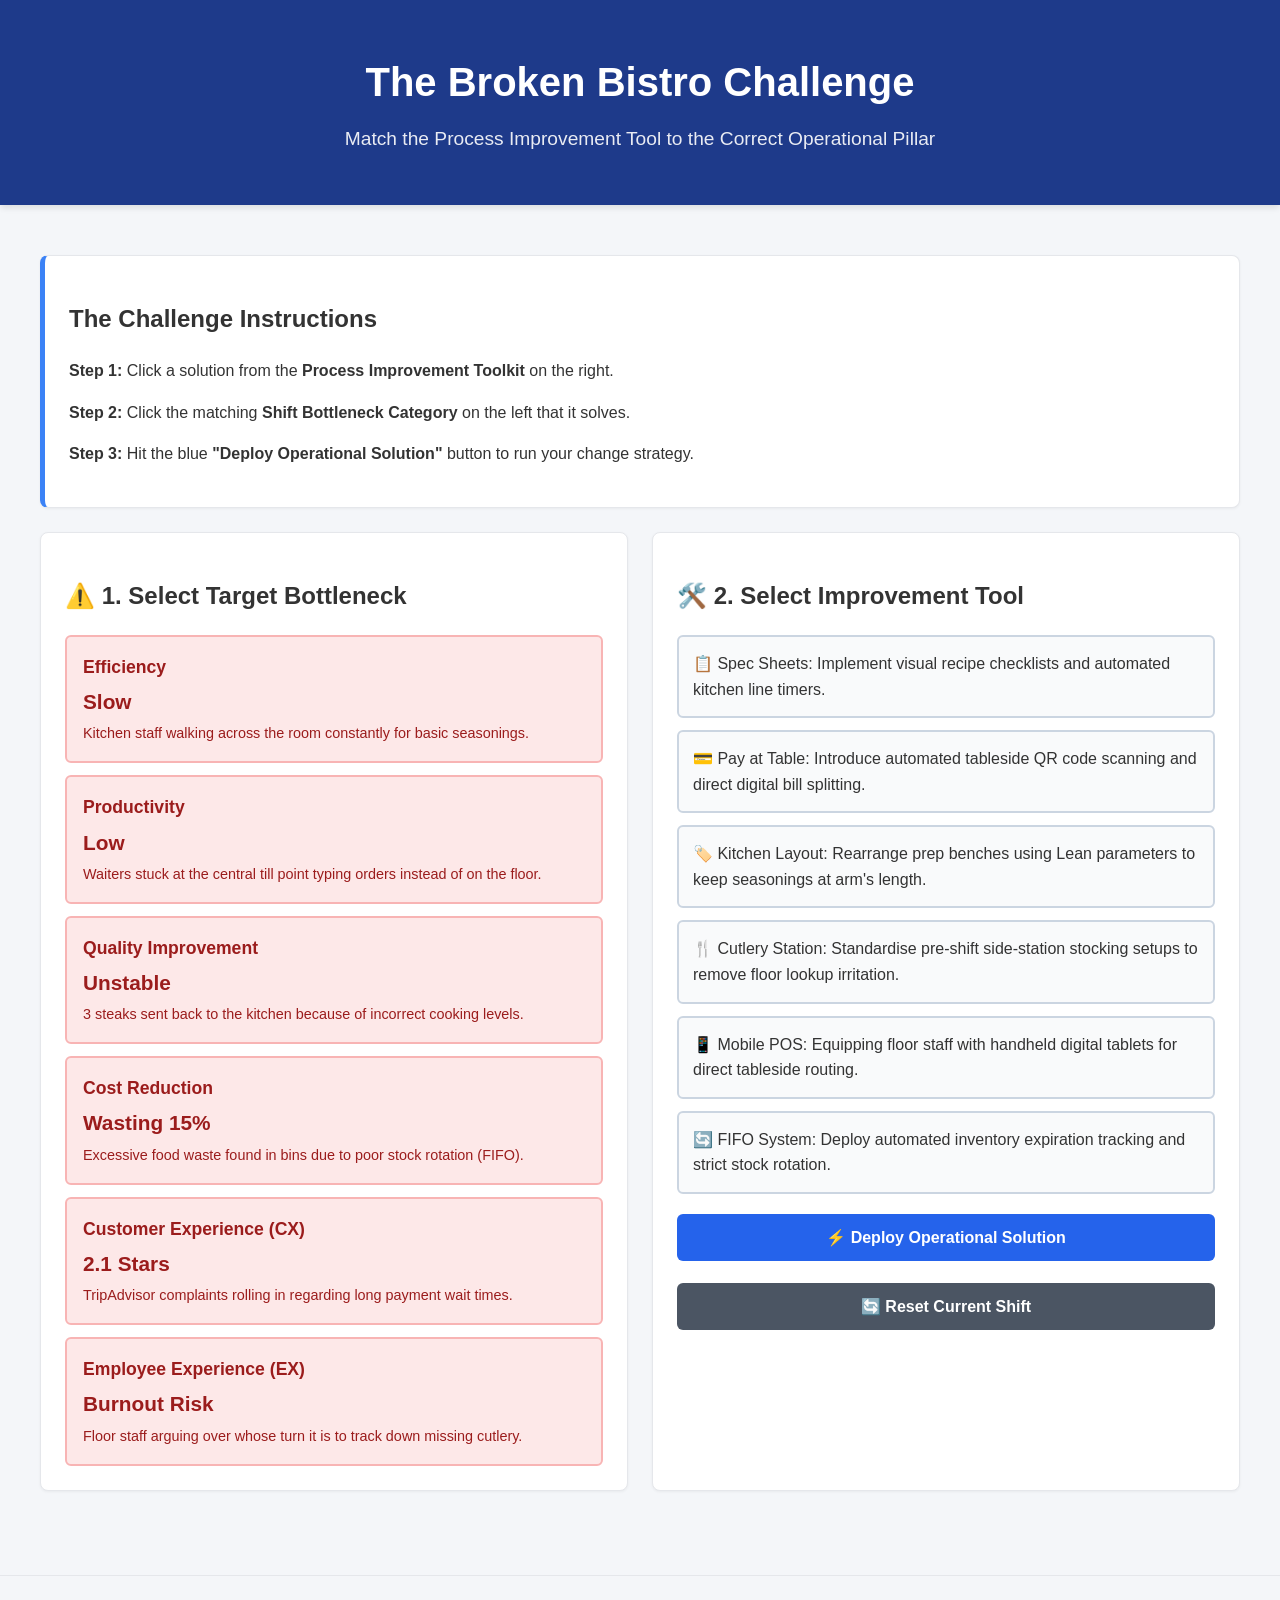
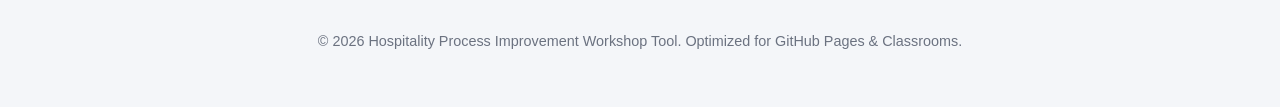
==== Index.html @ 5e33185c "Rename ProcessImprovement.html to Index.html" ====
<!DOCTYPE html>
<html lang="en">
<head>
    <meta charset="UTF-8">
    <meta name="viewport" content="width=device-width, initial-scale=1.0">
    <title>The Broken Bistro Challenge - Process Matching Activity</title>
    <style>
        :root {
            --bg-color: #f4f6f9;
            --text-color: #333333;
            --primary-color: #1e3a8a;
            --card-bg: #ffffff;
            --border-color: #e5e7eb;
            --bad-color: #fde8e8;
            --bad-text: #9b1c1c;
            --good-color: #def7ec;
            --good-text: #03543f;
            --accent-color: #3b82f6;
            --selection-color: #eff6ff;
            --selection-border: #2563eb;
        }
        body {
            font-family: -apple-system, BlinkMacSystemFont, "Segoe UI", Roboto, Helvetica, Arial, sans-serif;
            background-color: var(--bg-color);
            color: var(--text-color);
            margin: 0;
            padding: 0;
            line-height: 1.6;
        }
        .container { max-width: 1200px; margin: 0 auto; padding: 20px; }
        header {
            background-color: var(--primary-color);
            color: white;
            padding: 30px 0;
            text-align: center;
            box-shadow: 0 4px 6px -1px rgba(0, 0, 0, 0.1);
            margin-bottom: 30px;
        }
        header h1 { margin: 0; font-size: 2.5rem; }
        .subtitle { margin: 10px 0 0 0; font-size: 1.2rem; opacity: 0.9; }
        .card {
            background-color: var(--card-bg);
            border: 1px solid var(--border-color);
            border-radius: 8px;
            padding: 24px;
            box-shadow: 0 1px 3px rgba(0,0,0,0.05);
            margin-bottom: 24px;
        }
        .intro-card { border-left: 5px solid var(--accent-color); }
        .grid { display: flex; gap: 24px; flex-wrap: wrap; }
        .column { flex: 1; min-width: 320px; }
        .interactive-list { display: flex; flex-direction: column; gap: 12px; }
        .metric-card { padding: 16px; border-radius: 6px; border: 2px solid transparent; cursor: pointer; transition: all 0.2s ease; user-select: none; }
        .metric-card h3 { margin: 0 0 4px 0; font-size: 1.1rem; }
        .metric-card .value { font-size: 1.3rem; font-weight: bold; margin: 0 0 4px 0; }
        .metric-card .desc { margin: 0; font-size: 0.9rem; }
        .metric-card.bad { background-color: var(--bad-color); color: var(--bad-text); border-color: #f8b4b4; }
        .metric-card.good { background-color: var(--good-color); color: var(--good-text); border-color: #bcf0da; cursor: default; }
        .metric-card.bad.selected-target { border-color: #b91c1c; box-shadow: 0 0 10px rgba(185, 28, 28, 0.3); background-color: #fbd5d5; }
        .tool-card { background-color: #f9fafb; border: 2px solid #cbd5e1; padding: 14px; border-radius: 6px; cursor: pointer; transition: all 0.2s ease; font-weight: 500; user-select: none; }
        .tool-card:hover { background-color: #f1f5f9; border-color: #94a3b8; }
        .tool-card.selected-tool { background-color: var(--selection-color); border-color: var(--selection-border); box-shadow: 0 0 10px rgba(37, 99, 235, 0.2); }
        .tool-card.hidden { display: none !important; }
        .alert-box { padding: 12px; border-radius: 6px; margin-bottom: 16px; font-weight: bold; text-align: center; }
        .alert-error { background-color: #fde8e8; color: #9b1c1c; border: 1px solid #f8b4b4; }
        .control-panel { display: flex; flex-direction: column; gap: 12px; margin-top: 20px; }
        .btn { border: none; padding: 14px; border-radius: 6px; font-size: 1rem; font-weight: bold; cursor: pointer; transition: opacity 0.2s; text-align: center; width: 100%; }
        .btn:hover { opacity: 0.9; }
        .btn-deploy { background-color: #2563eb; color: white; }
        .btn-reset { background-color: #4b5563; color: white; margin-top: 10px; }
        #completion-message { background-color: var(--good-color); color: var(--good-text); border: 1px solid #bcf0da; padding: 24px; border-radius: 8px; text-align: center; margin-bottom: 20px; }
        .hidden { display: none !important; }
        footer { text-align: center; padding: 40px 0; color: #6b7280; font-size: 0.9rem; border-top: 1px solid var(--border-color); margin-top: 40px; }
    </style>
</head>
<body>
    <header>
        <div class="container">
            <h1>The Broken Bistro Challenge</h1>
            <p class="subtitle">Match the Process Improvement Tool to the Correct Operational Pillar</p>
        </div>
    </header>
    <main class="container">
        <section class="card intro-card">
            <h2>The Challenge Instructions</h2>
            <p><strong>Step 1:</strong> Click a solution from the <strong>Process Improvement Toolkit</strong> on the right.</p>
            <p><strong>Step 2:</strong> Click the matching <strong>Shift Bottleneck Category</strong> on the left that it solves.</p>
            <p><strong>Step 3:</strong> Hit the blue <strong>"Deploy Operational Solution"</strong> button to run your change strategy.</p>
        </section>
        <div id="alert-msg" class="alert-box alert-error hidden"></div>
        <div id="completion-message" class="hidden">
            <h3>🎉 Shift Successfully Restructured!</h3>
            <p>Excellent strategic analysis. You matched every process optimization method to its correct operational workflow parameter.</p>
        </div>
        <div class="grid">
            <section class="card column">
                <h2>⚠️ 1. Select Target Bottleneck</h2>
                <div class="interactive-list" id="bottleneck-list">
                    <div class="metric-card bad" id="metric-efficiency" data-type="efficiency">
                        <h3>Efficiency</h3>
                        <p class="value">Slow</p>
                        <p class="desc">Kitchen staff walking across the room constantly for basic seasonings.</p>
                    </div>
                    <div class="metric-card bad" id="metric-productivity" data-type="productivity">
                        <h3>Productivity</h3>
                        <p class="value">Low</p>
                        <p class="desc">Waiters stuck at the central till point typing orders instead of on the floor.</p>
                    </div>
                    <div class="metric-card bad" id="metric-quality" data-type="quality">
                        <h3>Quality Improvement</h3>
                        <p class="value">Unstable</p>
                        <p class="desc">3 steaks sent back to the kitchen because of incorrect cooking levels.</p>
                    </div>
                    <div class="metric-card bad" id="metric-cost" data-type="cost">
                        <h3>Cost Reduction</h3>
                        <p class="value">Wasting 15%</p>
                        <p class="desc">Excessive food waste found in bins due to poor stock rotation (FIFO).</p>
                    </div>
                    <div class="metric-card bad" id="metric-cx" data-type="cx">
                        <h3>Customer Experience (CX)</h3>
                        <p class="value">2.1 Stars</p>
                        <p class="desc">TripAdvisor complaints rolling in regarding long payment wait times.</p>
                    </div>
                    <div class="metric-card bad" id="metric-ex" data-type="ex">
                        <h3>Employee Experience (EX)</h3>
                        <p class="value">Burnout Risk</p>
                        <p class="desc">Floor staff arguing over whose turn it is to track down missing cutlery.</p>
                    </div>
                </div>
            </section>
             <section class="card column">
                <h2>🛠️ 2. Select Improvement Tool</h2>
                <div class="interactive-list" id="tools-list">
                    <div class="tool-card" id="tool-quality" data-match="quality">📋 Spec Sheets: Implement visual recipe checklists and automated kitchen line timers.</div>
                    <div class="tool-card" id="tool-cx" data-match="cx">💳 Pay at Table: Introduce automated tableside QR code scanning and direct digital bill splitting.</div>
                    <div class="tool-card" id="tool-efficiency" data-match="efficiency">🏷️ Kitchen Layout: Rearrange prep benches using Lean parameters to keep seasonings at arm's length.</div>
                    <div class="tool-card" id="tool-ex" data-match="ex">🍴 Cutlery Station: Standardise pre-shift side-station stocking setups to remove floor lookup irritation.</div>
                    <div class="tool-card" id="tool-productivity" data-match="productivity">📱 Mobile POS: Equipping floor staff with handheld digital tablets for direct tableside routing.</div>
                    <div class="tool-card" id="tool-cost" data-match="cost">🔄 FIFO System: Deploy automated inventory expiration tracking and strict stock rotation.</div>
                </div>
                <div class="control-panel">
                    <button onclick="evaluateMatch()" class="btn btn-deploy">⚡ Deploy Operational Solution</button>
                    <button onclick="resetSimulation()" class="btn btn-reset">🔄 Reset Current Shift</button>
                </div>
            </section>
        </div>
    </main>
    <footer>
        <p>&copy; 2026 Hospitality Process Improvement Workshop Tool. Optimized for GitHub Pages & Classrooms.</p>
    </footer>
    <script>
        let selectedToolElement = null;
        let selectedTargetElement = null;
        let successfulMatches = 0;
        const tools = document.querySelectorAll('.tool-card');
        const bottlenecks = document.querySelectorAll('.metric-card');
        const errorAlert = document.getElementById('alert-msg');

        tools.forEach(tool => {
            tool.addEventListener('click', () => {
                if(tool.classList.contains('hidden')) return;
                tools.forEach(t => t.classList.remove('selected-tool'));
                selectedToolElement = tool;
                tool.classList.add('selected-tool');
                hideAlert();
            });
        });
        bottlenecks.forEach(card => {
            card.addEventListener('click', () => {
                if(card.classList.contains('good')) return;
                bottlenecks.forEach(b => b.classList.remove('selected-target'));
                selectedTargetElement = card;
                card.classList.add('selected-target');
                hideAlert();
            });
        });
        function hideAlert() { errorAlert.classList.add('hidden'); }

        function evaluateMatch() {
            if (!selectedToolElement || !selectedTargetElement) {
                errorAlert.innerText = "❌ Selection Incomplete: You must choose one Tool and one Bottleneck card first!";
                errorAlert.classList.remove('hidden');
                return;
            }
            const toolType = selectedToolElement.getAttribute('data-match');
            const targetType = selectedTargetElement.getAttribute('data-type');

            if (toolType === targetType) {
                selectedTargetElement.classList.remove('bad', 'selected-target');
                selectedTargetElement.classList.add('good');
                
                if(targetType === 'efficiency') {
                    selectedTargetElement.querySelector('.value').innerText = 'Optimized';
                    selectedTargetElement.querySelector('.desc').innerText = 'Zero wasted steps. Layout streamlined.';
                } else if(targetType === 'productivity') {
                    selectedTargetElement.querySelector('.value').innerText = 'High';
                    selectedTargetElement.querySelector('.desc').innerText = 'Tables turned 25% faster with mobile POS tool tracking.';
                } else if(targetType === 'quality') {
                    selectedTargetElement.querySelector('.value').innerText = 'Consistent';
                    selectedTargetElement.querySelector('.desc').innerText = 'Zero steak variance sendbacks recorded.';
                } else if(targetType === 'cost') {
                    selectedTargetElement.querySelector('.value').innerText = 'Controlled';
                    selectedTargetElement.querySelector('.desc').innerText = 'Waste managed down to under 2%.';
                } else if(targetType === 'cx') {
                    selectedTargetElement.querySelector('.value').innerText = '4.9 Stars';
                    selectedTargetElement.querySelector('.desc').innerText = 'Guests praise instant, secure checkout pipelines.';
                } else if(targetType === 'ex') {
                    selectedTargetElement.querySelector('.value').innerText = 'High Morale';
                    selectedTargetElement.querySelector('.desc').innerText = 'No operational irritation. Focus shifted back to guest care.';
                }
                selectedToolElement.classList.add('hidden');
                selectedToolElement = null;
                selectedTargetElement = null;
                successfulMatches++;
                if (successfulMatches === 6) { document.getElementById('completion-message').classList.remove('hidden'); }
            } else {
                errorAlert.innerText = `❌ Inaccurate Alignment! That tool does not address the core issue of this specific bottleneck. Try another match.`;
                errorAlert.classList.remove('hidden');
            }
        }

        function resetSimulation() {
            selectedToolElement = null; selectedTargetElement = null; successfulMatches = 0;
            hideAlert(); document.getElementById('completion-message').classList.add('hidden');
            tools.forEach(tool => tool.classList.remove('hidden', 'selected-tool'));
            bottlenecks.forEach(card => card.classList.remove('good', 'selected-target').classList.add('bad'));
            document.getElementById('metric-efficiency').querySelector('.value').innerText = 'Slow';
            document.getElementById('metric-efficiency').querySelector('.desc').innerText = 'Kitchen staff walking across the room constantly for basic seasonings.';
            document.getElementById('metric-productivity').querySelector('.value').innerText = 'Low';
            document.getElementById('metric-productivity').querySelector('.desc').innerText = 'Waiters stuck at the central till point typing orders instead of on the floor.';
            document.getElementById('metric-quality').querySelector('.value').innerText = 'Unstable';
            document.getElementById('metric-quality').querySelector('.desc').innerText = '3 steaks sent back to the kitchen because of incorrect cooking levels.';
            document.getElementById('metric-cost').querySelector('.value').innerText = 'Wasting 15%';
            document.getElementById('metric-cost').querySelector('.desc').innerText = 'Excessive food waste found in bins due to poor stock rotation (FIFO).';
            document.getElementById('metric-cx').querySelector('.value').innerText = '2.1 Stars';
            document.getElementById('metric-cx').querySelector('.desc').innerText = 'TripAdvisor complaints rolling in regarding long payment wait times.';
            document.getElementById('metric-ex').querySelector('.value').innerText = 'Burnout Risk';
            document.getElementById('metric-ex').querySelector('.desc').innerText = 'Floor staff arguing over whose turn it is to track down missing cutlery.';
        }
    </script>
</body>
</html>
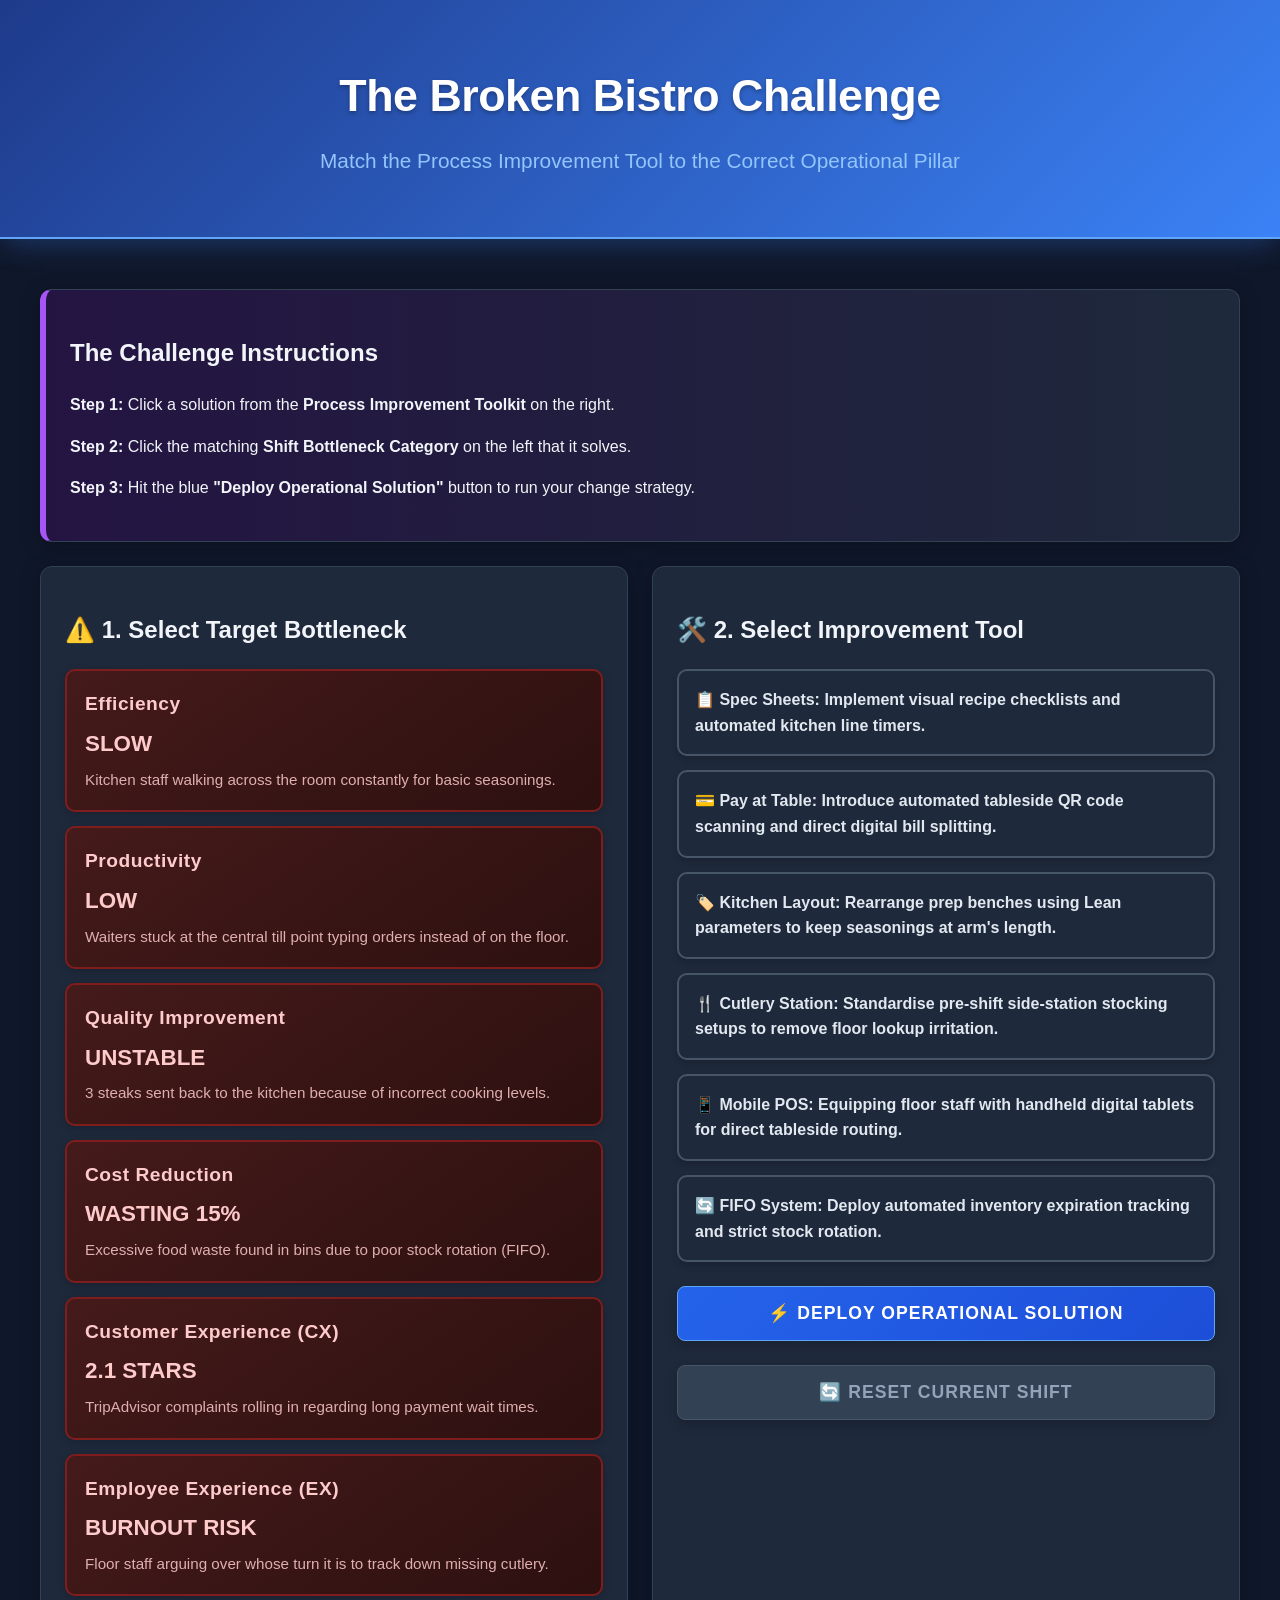
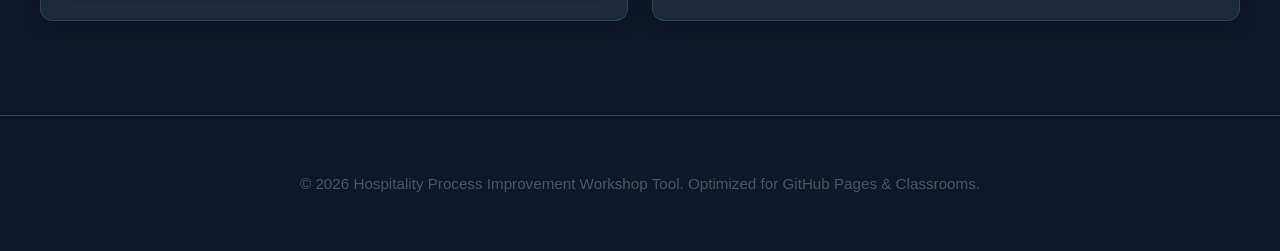
==== commit 8162eb96: "Revise challenge instructions and completion message Updated instructions and messages for the proce" ====
--- a/Index.html
+++ b/Index.html
@@ -4,74 +4,8 @@
     <meta charset="UTF-8">
     <meta name="viewport" content="width=device-width, initial-scale=1.0">
     <title>The Broken Bistro Challenge - Process Matching Activity</title>
-    <style>
-        :root {
-            --bg-color: #f4f6f9;
-            --text-color: #333333;
-            --primary-color: #1e3a8a;
-            --card-bg: #ffffff;
-            --border-color: #e5e7eb;
-            --bad-color: #fde8e8;
-            --bad-text: #9b1c1c;
-            --good-color: #def7ec;
-            --good-text: #03543f;
-            --accent-color: #3b82f6;
-            --selection-color: #eff6ff;
-            --selection-border: #2563eb;
-        }
-        body {
-            font-family: -apple-system, BlinkMacSystemFont, "Segoe UI", Roboto, Helvetica, Arial, sans-serif;
-            background-color: var(--bg-color);
-            color: var(--text-color);
-            margin: 0;
-            padding: 0;
-            line-height: 1.6;
-        }
-        .container { max-width: 1200px; margin: 0 auto; padding: 20px; }
-        header {
-            background-color: var(--primary-color);
-            color: white;
-            padding: 30px 0;
-            text-align: center;
-            box-shadow: 0 4px 6px -1px rgba(0, 0, 0, 0.1);
-            margin-bottom: 30px;
-        }
-        header h1 { margin: 0; font-size: 2.5rem; }
-        .subtitle { margin: 10px 0 0 0; font-size: 1.2rem; opacity: 0.9; }
-        .card {
-            background-color: var(--card-bg);
-            border: 1px solid var(--border-color);
-            border-radius: 8px;
-            padding: 24px;
-            box-shadow: 0 1px 3px rgba(0,0,0,0.05);
-            margin-bottom: 24px;
-        }
-        .intro-card { border-left: 5px solid var(--accent-color); }
-        .grid { display: flex; gap: 24px; flex-wrap: wrap; }
-        .column { flex: 1; min-width: 320px; }
-        .interactive-list { display: flex; flex-direction: column; gap: 12px; }
-        .metric-card { padding: 16px; border-radius: 6px; border: 2px solid transparent; cursor: pointer; transition: all 0.2s ease; user-select: none; }
-        .metric-card h3 { margin: 0 0 4px 0; font-size: 1.1rem; }
-        .metric-card .value { font-size: 1.3rem; font-weight: bold; margin: 0 0 4px 0; }
-        .metric-card .desc { margin: 0; font-size: 0.9rem; }
-        .metric-card.bad { background-color: var(--bad-color); color: var(--bad-text); border-color: #f8b4b4; }
-        .metric-card.good { background-color: var(--good-color); color: var(--good-text); border-color: #bcf0da; cursor: default; }
-        .metric-card.bad.selected-target { border-color: #b91c1c; box-shadow: 0 0 10px rgba(185, 28, 28, 0.3); background-color: #fbd5d5; }
-        .tool-card { background-color: #f9fafb; border: 2px solid #cbd5e1; padding: 14px; border-radius: 6px; cursor: pointer; transition: all 0.2s ease; font-weight: 500; user-select: none; }
-        .tool-card:hover { background-color: #f1f5f9; border-color: #94a3b8; }
-        .tool-card.selected-tool { background-color: var(--selection-color); border-color: var(--selection-border); box-shadow: 0 0 10px rgba(37, 99, 235, 0.2); }
-        .tool-card.hidden { display: none !important; }
-        .alert-box { padding: 12px; border-radius: 6px; margin-bottom: 16px; font-weight: bold; text-align: center; }
-        .alert-error { background-color: #fde8e8; color: #9b1c1c; border: 1px solid #f8b4b4; }
-        .control-panel { display: flex; flex-direction: column; gap: 12px; margin-top: 20px; }
-        .btn { border: none; padding: 14px; border-radius: 6px; font-size: 1rem; font-weight: bold; cursor: pointer; transition: opacity 0.2s; text-align: center; width: 100%; }
-        .btn:hover { opacity: 0.9; }
-        .btn-deploy { background-color: #2563eb; color: white; }
-        .btn-reset { background-color: #4b5563; color: white; margin-top: 10px; }
-        #completion-message { background-color: var(--good-color); color: var(--good-text); border: 1px solid #bcf0da; padding: 24px; border-radius: 8px; text-align: center; margin-bottom: 20px; }
-        .hidden { display: none !important; }
-        footer { text-align: center; padding: 40px 0; color: #6b7280; font-size: 0.9rem; border-top: 1px solid var(--border-color); margin-top: 40px; }
-    </style>
+    <!-- Links to your external vibrant stylesheet -->
+    <link rel="stylesheet" href="ProcessImprovement.css">
 </head>
 <body>
     <header>
@@ -80,19 +14,26 @@
             <p class="subtitle">Match the Process Improvement Tool to the Correct Operational Pillar</p>
         </div>
     </header>
+
     <main class="container">
+        <!-- Interactive Session Instructions -->
         <section class="card intro-card">
             <h2>The Challenge Instructions</h2>
             <p><strong>Step 1:</strong> Click a solution from the <strong>Process Improvement Toolkit</strong> on the right.</p>
             <p><strong>Step 2:</strong> Click the matching <strong>Shift Bottleneck Category</strong> on the left that it solves.</p>
             <p><strong>Step 3:</strong> Hit the blue <strong>"Deploy Operational Solution"</strong> button to run your change strategy.</p>
         </section>
+
+        <!-- Dynamic Visual Alert Banners -->
         <div id="alert-msg" class="alert-box alert-error hidden"></div>
+
         <div id="completion-message" class="hidden">
             <h3>🎉 Shift Successfully Restructured!</h3>
-            <p>Excellent strategic analysis. You matched every process optimization method to its correct operational workflow parameter.</p>
+            <p>Excellent strategic analysis. You matched every process optimization method to its correct operational hospitality workflow parameter.</p>
         </div>
+
         <div class="grid">
+            <!-- Left Grid Pane: Current Shift Bottlenecks -->
             <section class="card column">
                 <h2>⚠️ 1. Select Target Bottleneck</h2>
                 <div class="interactive-list" id="bottleneck-list">
@@ -128,7 +69,8 @@
                     </div>
                 </div>
             </section>
-             <section class="card column">
+             <!-- Right Grid Pane: Improvement Toolkit Selection -->
+            <section class="card column">
                 <h2>🛠️ 2. Select Improvement Tool</h2>
                 <div class="interactive-list" id="tools-list">
                     <div class="tool-card" id="tool-quality" data-match="quality">📋 Spec Sheets: Implement visual recipe checklists and automated kitchen line timers.</div>
@@ -138,6 +80,7 @@
                     <div class="tool-card" id="tool-productivity" data-match="productivity">📱 Mobile POS: Equipping floor staff with handheld digital tablets for direct tableside routing.</div>
                     <div class="tool-card" id="tool-cost" data-match="cost">🔄 FIFO System: Deploy automated inventory expiration tracking and strict stock rotation.</div>
                 </div>
+
                 <div class="control-panel">
                     <button onclick="evaluateMatch()" class="btn btn-deploy">⚡ Deploy Operational Solution</button>
                     <button onclick="resetSimulation()" class="btn btn-reset">🔄 Reset Current Shift</button>
@@ -145,17 +88,21 @@
             </section>
         </div>
     </main>
+
     <footer>
         <p>&copy; 2026 Hospitality Process Improvement Workshop Tool. Optimized for GitHub Pages & Classrooms.</p>
     </footer>
+
     <script>
         let selectedToolElement = null;
         let selectedTargetElement = null;
         let successfulMatches = 0;
+
         const tools = document.querySelectorAll('.tool-card');
         const bottlenecks = document.querySelectorAll('.metric-card');
         const errorAlert = document.getElementById('alert-msg');
 
+        // Selection Listener for the Tool Column
         tools.forEach(tool => {
             tool.addEventListener('click', () => {
                 if(tool.classList.contains('hidden')) return;
@@ -165,6 +112,8 @@
                 hideAlert();
             });
         });
+
+        // Selection Listener for the Target Column
         bottlenecks.forEach(card => {
             card.addEventListener('click', () => {
                 if(card.classList.contains('good')) return;
@@ -174,14 +123,19 @@
                 hideAlert();
             });
         });
-        function hideAlert() { errorAlert.classList.add('hidden'); }
-
+
+        function hideAlert() {
+            errorAlert.classList.add('hidden');
+        }
+
+        // Logic Matrix Check
         function evaluateMatch() {
             if (!selectedToolElement || !selectedTargetElement) {
                 errorAlert.innerText = "❌ Selection Incomplete: You must choose one Tool and one Bottleneck card first!";
                 errorAlert.classList.remove('hidden');
                 return;
             }
+
             const toolType = selectedToolElement.getAttribute('data-match');
             const targetType = selectedTargetElement.getAttribute('data-type');
 
@@ -189,6 +143,7 @@
                 selectedTargetElement.classList.remove('bad', 'selected-target');
                 selectedTargetElement.classList.add('good');
                 
+                // Content Replacement Panel
                 if(targetType === 'efficiency') {
                     selectedTargetElement.querySelector('.value').innerText = 'Optimized';
                     selectedTargetElement.querySelector('.desc').innerText = 'Zero wasted steps. Layout streamlined.';
@@ -208,22 +163,35 @@
                     selectedTargetElement.querySelector('.value').innerText = 'High Morale';
                     selectedTargetElement.querySelector('.desc').innerText = 'No operational irritation. Focus shifted back to guest care.';
                 }
+
                 selectedToolElement.classList.add('hidden');
                 selectedToolElement = null;
                 selectedTargetElement = null;
                 successfulMatches++;
-                if (successfulMatches === 6) { document.getElementById('completion-message').classList.remove('hidden'); }
+
+                if (successfulMatches === 6) {
+                    document.getElementById('completion-message').classList.remove('hidden');
+                }
             } else {
                 errorAlert.innerText = `❌ Inaccurate Alignment! That tool does not address the core issue of this specific bottleneck. Try another match.`;
                 errorAlert.classList.remove('hidden');
             }
         }
 
+        // Master Reset Call
         function resetSimulation() {
-            selectedToolElement = null; selectedTargetElement = null; successfulMatches = 0;
-            hideAlert(); document.getElementById('completion-message').classList.add('hidden');
+            selectedToolElement = null;
+            selectedTargetElement = null;
+            successfulMatches = 0;
+            hideAlert();
+            document.getElementById('completion-message').classList.add('hidden');
+            
             tools.forEach(tool => tool.classList.remove('hidden', 'selected-tool'));
-            bottlenecks.forEach(card => card.classList.remove('good', 'selected-target').classList.add('bad'));
+            bottlenecks.forEach(card => {
+                card.classList.remove('good', 'selected-target');
+                card.classList.add('bad');
+            });
+
             document.getElementById('metric-efficiency').querySelector('.value').innerText = 'Slow';
             document.getElementById('metric-efficiency').querySelector('.desc').innerText = 'Kitchen staff walking across the room constantly for basic seasonings.';
             document.getElementById('metric-productivity').querySelector('.value').innerText = 'Low';
--- a/ProcessImprovement.css
+++ b/ProcessImprovement.css
@@ -0,0 +1,285 @@
+ :root {
+            --bg-color: #0f172a; /* Deep tech slate */
+            --text-color: #f1f5f9; /* Bright clean grey text */
+            --primary-gradient: linear-gradient(135deg, #1e3a8a 0%, #3b82f6 100%); /* Neon corporate blue gradient */
+            --card-bg: #1e293b; /* Dark card surface */
+            --border-color: #334155;
+            --bad-color: linear-gradient(145deg, #451a1a 0%, #2d1010 100%); /* Radiant deep crimson crimson */
+            --bad-text: #fecaca;
+            --bad-glow: #ef4444;
+            --good-color: linear-gradient(145deg, #064e3b 0%, #022c22 100%); /* Glowing deep emerald */
+            --good-text: #a7f3d0;
+            --good-glow: #10b981;
+            --accent-color: #a855f7; /* Vibrant hyper-purple */
+            --selection-color: #1e1b4b; /* Electric indigo base */
+            --selection-border: #6366f1; /* Bright neon violet border */
+        }
+
+        body {
+            font-family: -apple-system, BlinkMacSystemFont, "Segoe UI", Roboto, Helvetica, Arial, sans-serif;
+            background-color: var(--bg-color);
+            color: var(--text-color);
+            margin: 0;
+            padding: 0;
+            line-height: 1.6;
+        }
+
+        .container {
+            max-width: 1200px;
+            margin: 0 auto;
+            padding: 20px;
+        }
+
+        /* Gradient Header Panel */
+        header {
+            background: var(--primary-gradient);
+            color: white;
+            padding: 40px 0;
+            text-align: center;
+            box-shadow: 0 10px 25px -5px rgba(59, 130, 246, 0.3);
+            margin-bottom: 30px;
+            border-bottom: 2px solid #60a5fa;
+        }
+
+        header h1 {
+            margin: 0;
+            font-size: 2.8rem;
+            text-shadow: 0 2px 4px rgba(0,0,0,0.3);
+            letter-spacing: -0.5px;
+        }
+
+        .subtitle {
+            margin: 12px 0 0 0;
+            font-size: 1.3rem;
+            color: #93c5fd;
+            font-weight: 500;
+        }
+
+        /* High-Contrast Interactive Interface Elements */
+        .card {
+            background-color: var(--card-bg);
+            border: 1px solid var(--border-color);
+            border-radius: 12px;
+            padding: 24px;
+            box-shadow: 0 4px 20px rgba(0, 0, 0, 0.25);
+            margin-bottom: 24px;
+            transition: border-color 0.3s;
+        }
+
+        .intro-card {
+            border-left: 6px solid var(--accent-color);
+            background: linear-gradient(90deg, #241442 0%, var(--card-bg) 100%);
+        }
+
+        .grid {
+            display: flex;
+            gap: 24px;
+            flex-wrap: wrap;
+        }
+
+        .column {
+            flex: 1;
+            min-width: 320px;
+        }
+
+        .interactive-list {
+            display: flex;
+            flex-direction: column;
+            gap: 14px;
+        }
+
+        /* High Intensity Operational Status Metrics */
+        .metric-card {
+            padding: 18px;
+            border-radius: 10px;
+            border: 2px solid var(--border-color);
+            cursor: pointer;
+            transition: all 0.25s cubic-bezier(0.4, 0, 0.2, 1);
+            user-select: none;
+            box-shadow: 0 2px 8px rgba(0,0,0,0.2);
+        }
+
+        .metric-card h3 {
+            margin: 0 0 6px 0;
+            font-size: 1.2rem;
+            letter-spacing: 0.5px;
+        }
+
+        .metric-card .value {
+            font-size: 1.4rem;
+            font-weight: 800;
+            margin: 0 0 6px 0;
+            text-transform: uppercase;
+        }
+
+        .metric-card .desc {
+            margin: 0;
+            font-size: 0.95rem;
+            opacity: 0.85;
+        }
+
+        /* Active Interaction & Failure States */
+        .metric-card.bad {
+            background: var(--bad-color);
+            color: var(--bad-text);
+            border-color: #7f1d1d;
+        }
+
+        .metric-card.bad:hover {
+            border-color: var(--bad-glow);
+            box-shadow: 0 0 15px rgba(239, 68, 68, 0.4);
+            transform: translateY(-2px);
+        }
+
+        .metric-card.bad.selected-target {
+            border-color: #f87171;
+            background: linear-gradient(145deg, #7f1d1d 0%, #450a0a 100%);
+            box-shadow: 0 0 25px rgba(239, 68, 68, 0.6);
+            transform: scale(1.02);
+        }
+
+        /* Victory State Mapping Overlays */
+        .metric-card.good {
+            background: var(--good-color);
+            color: var(--good-text);
+            border-color: var(--good-glow);
+            box-shadow: 0 0 20px rgba(16, 185, 129, 0.2);
+            cursor: default;
+        }
+
+        /* Vibrant Tool Interaction Cards */
+        .tool-card {
+            background-color: #1e293b;
+            border: 2px solid #475569;
+            color: #e2e8f0;
+            padding: 16px;
+            border-radius: 10px;
+            cursor: pointer;
+            transition: all 0.25s cubic-bezier(0.4, 0, 0.2, 1);
+            font-weight: 600;
+            user-select: none;
+            box-shadow: 0 4px 6px rgba(0,0,0,0.15);
+        }
+
+        .tool-card:hover {
+            background-color: #334155;
+            border-color: #94a3b8;
+            color: white;
+            transform: translateY(-2px);
+            box-shadow: 0 6px 12px rgba(0,0,0,0.25);
+        }
+
+        .tool-card.selected-tool {
+            background: var(--selection-color);
+            border-color: var(--selection-border);
+            color: #e0e7ff;
+            box-shadow: 0 0 25px rgba(99, 102, 241, 0.5);
+            transform: scale(1.02);
+        }
+
+        .tool-card.hidden {
+            display: none !important;
+        }
+
+        /* Dynamic Visual Feedback Displays */
+        .alert-box {
+            padding: 16px;
+            border-radius: 10px;
+            margin-bottom: 20px;
+            font-weight: bold;
+            text-align: center;
+            font-size: 1.1rem;
+            animation: pulse 2s infinite;
+        }
+        
+        .alert-error {
+            background-color: #7f1d1d;
+            color: #fecaca;
+            border: 2px solid var(--bad-glow);
+            box-shadow: 0 0 15px rgba(239, 68, 68, 0.3);
+        }
+
+        @keyframes pulse {
+            0% { box-shadow: 0 0 15px rgba(239, 68, 68, 0.3); }
+            50% { box-shadow: 0 0 25px rgba(239, 68, 68, 0.6); }
+            100% { box-shadow: 0 0 15px rgba(239, 68, 68, 0.3); }
+        }
+
+        /* Command & Dashboard Execution Controls */
+        .control-panel {
+            margin-top: 24px;
+            display: flex;
+            flex-direction: column;
+            gap: 14px;
+        }
+
+        .btn {
+            border: none;
+            padding: 16px;
+            border-radius: 8px;
+            font-size: 1.1rem;
+            font-weight: 800;
+            cursor: pointer;
+            transition: all 0.2s ease;
+            text-align: center;
+            width: 100%;
+            text-transform: uppercase;
+            letter-spacing: 1px;
+            box-shadow: 0 4px 12px rgba(0,0,0,0.2);
+        }
+
+        .btn:hover {
+            transform: translateY(-1px);
+            box-shadow: 0 6px 16px rgba(0,0,0,0.3);
+        }
+
+        .btn-deploy {
+            background: linear-gradient(135deg, #2563eb 0%, #1d4ed8 100%);
+            color: white;
+            border: 1px solid #60a5fa;
+        }
+        
+        .btn-deploy:hover {
+            background: linear-gradient(135deg, #3b82f6 0%, #2563eb 100%);
+        }
+
+        .btn-reset {
+            background-color: #334155;
+            color: #94a3b8;
+            border: 1px solid #475569;
+            margin-top: 10px;
+        }
+        
+        .btn-reset:hover {
+            background-color: #475569;
+            color: white;
+        }
+
+        #completion-message {
+            background: var(--good-color);
+            color: var(--good-text);
+            border: 2px solid var(--good-glow);
+            padding: 30px;
+            border-radius: 12px;
+            text-align: center;
+            margin-bottom: 24px;
+            box-shadow: 0 0 30px rgba(16, 185, 129, 0.4);
+        }
+
+        #completion-message h3 {
+            margin: 0 0 8px 0;
+            font-size: 1.6rem;
+        }
+
+        .hidden {
+            display: none !important;
+        }
+
+        footer {
+            text-align: center;
+            padding: 40px 0;
+            color: #475569;
+            font-size: 0.95rem;
+            border-top: 1px solid var(--border-color);
+            margin-top: 50px;
+        }
